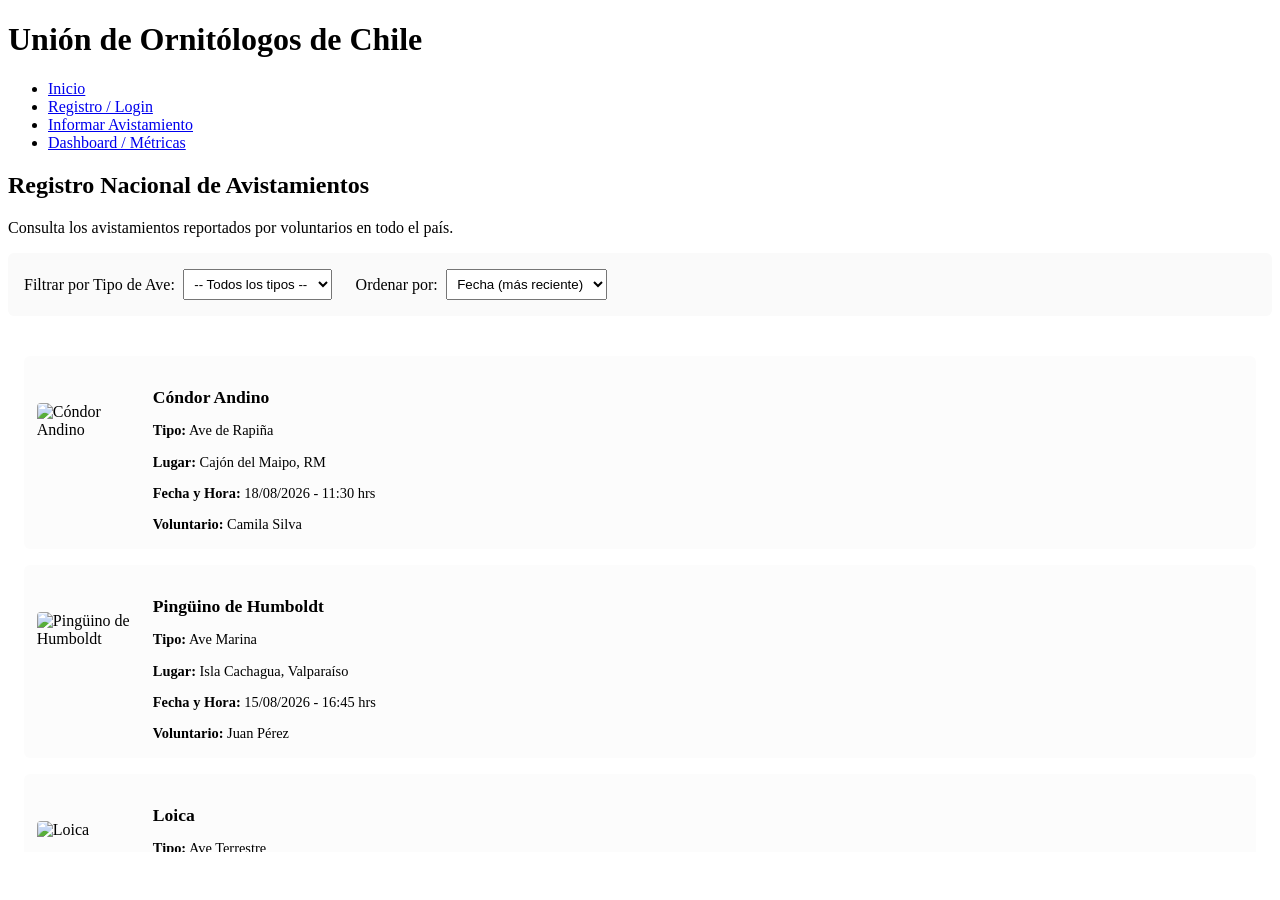
==== html/index.html @ 2cc9b15b "fix: indent" ====
<!DOCTYPE html>
<html lang="es">
    <head>
        <meta charset="UTF-8">
        <meta name="viewport" content="width=device-width, initial-scale=1.0">
        <title>Avistamiento de Aves en Chile - Inicio</title>
        <link rel="stylesheet" href="../css/styles.css">
    </head>

    <body>
        <header>
            <h1>Unión de Ornitólogos de Chile</h1>
            <nav>
                <ul>
                    <li><a href="index.html">Inicio</a></li>
                    <li><a href="login.html">Registro / Login</a></li>
                    <li><a href="avistamiento.html">Informar Avistamiento</a></li>
                    <li><a href="dashBoard.html">Dashboard / Métricas</a></li>
                </ul>
            </nav>
        </header>

        <main>
            <h2>Registro Nacional de Avistamientos</h2>
            <p>Consulta los avistamientos reportados por voluntarios en todo el país.</p>

            <!-- Barra de Filtros y Ordenamiento -->
            <section class="filtros-section">
                <form id="form-filtros">
                    <div class="filtro-grupo">
                        <label for="filtro-tipo">Filtrar por Tipo de Ave:</label>
                        <select id="filtro-tipo" name="tipo">
                            <option value="">-- Todos los tipos --</option>
                            <option value="rapiña">Aves de Rapiña</option>
                            <option value="marina">Aves Marinas</option>
                            <option value="terrestre">Aves Terrestres</option>
                        </select>
                    </div>

                    <div class="filtro-grupo">
                        <label for="ordenar-por">Ordenar por:</label>
                        <select id="ordenar-por" name="orden">
                            <option value="fecha-desc">Fecha (más reciente)</option>
                            <option value="fecha-asc">Fecha (más antigua)</option>
                            <option value="lugar">Lugar (A-Z)</option>
                        </select>
                    </div>
                </form>
            </section>

            <!-- Contenedor con Scroll para Avistamientos -->
            <section class="contenedor-scroll">
                <div class="lista-avistamientos">    
                    <article class="tarjeta-ave">
                        <img src="https://static.wikia.nocookie.net/reinoanimalia/images/d/d1/Andean_condor_by_Alamy.jpg/revision/latest/scale-to-width-down/1000?cb=20250902201815&path-prefix=es" alt="Cóndor Andino">
                        <div class="info-ave">
                            <h3>Cóndor Andino</h3>
                            <p><strong>Tipo:</strong> Ave de Rapiña</p>
                            <p><strong>Lugar:</strong> Cajón del Maipo, RM</p>
                            <p><strong>Fecha y Hora:</strong> 18/08/2026 - 11:30 hrs</p>
                            <p><strong>Voluntario:</strong> Camila Silva</p>
                        </div>
                    </article>

                    <article class="tarjeta-ave">
                        <img src="https://encrypted-tbn0.gstatic.com/images?q=tbn:ANd9GcSns3m3j156Jd_MwBKqq2nT_YREYBjpVBRJvqEONtyl9A&s" alt="Pingüino de Humboldt">
                        <div class="info-ave">
                            <h3>Pingüino de Humboldt</h3>
                            <p><strong>Tipo:</strong> Ave Marina</p>
                            <p><strong>Lugar:</strong> Isla Cachagua, Valparaíso</p>
                            <p><strong>Fecha y Hora:</strong> 15/08/2026 - 16:45 hrs</p>
                            <p><strong>Voluntario:</strong> Juan Pérez</p>
                        </div>
                    </article>

                    <article class="tarjeta-ave">
                        <img src="https://avesenchile.cl/wp-content/uploads/2022/02/loica-macho-001.jpg" alt="Loica">
                        <div class="info-ave">
                            <h3>Loica</h3>
                            <p><strong>Tipo:</strong> Ave Terrestre</p>
                            <p><strong>Lugar:</strong> Parque O'Higgins, RM</p>
                            <p><strong>Fecha y Hora:</strong> 10/08/2026 - 09:15 hrs</p>
                            <p><strong>Voluntario:</strong> Roberto Vera</p>
                        </div>
                    </article>

                    <article class="tarjeta-ave">
                        <img src="https://encrypted-tbn0.gstatic.com/images?q=tbn:ANd9GcS6eFLUa_p5eL7gUFR2_ojhM2uJf0XXQpLATaJVM7Tewlik78-ba6ugyNkG&s=10" alt="Picaflor Chico">
                        <div class="info-ave">
                            <h3>Picaflor Chico</h3>
                            <p><strong>Tipo:</strong> Ave Terrestre</p>
                            <p><strong>Lugar:</strong> Viña del Mar, Valparaíso</p>
                            <p><strong>Fecha y Hora:</strong> 02/08/2026 - 14:20 hrs</p>
                            <p><strong>Voluntario:</strong> Andrea Rojas</p>
                        </div>
                    </article>
                </div>
            </section>
        </main>
    </body>
</html>
---- css/styles.css ----
/* ==========================================================================
   Sección de Filtros y Tarjetas con Scroll
   ========================================================================== */

.filtros-section {
  background-color: #fafafa;
  padding: 1rem;
  border-radius: 6px;
  border: 1px solid var(--border-color);
  margin-bottom: 1.5rem;
}

#form-filtros {
  display: flex;
  gap: 1.5rem;
  flex-wrap: wrap;
  margin-top: 0;
}

.filtro-grupo {
  display: flex;
  align-items: center;
  gap: 0.5rem;
}

.filtro-grupo label {
  width: auto;
  margin-bottom: 0;
}

.filtro-grupo select {
  width: auto;
  padding: 0.4rem;
}

/* Caja contenedora con desplazamiento vertical (Scroll) */
.contenedor-scroll {
  max-height: 480px;
  overflow-y: auto;
  border: 1px solid var(--border-color);
  border-radius: 6px;
  padding: 1rem;
  background-color: #ffffff;
}

.lista-avistamientos {
  display: flex;
  flex-direction: column;
  gap: 1rem;
}

.tarjeta-ave {
  display: flex;
  gap: 1rem;
  border: 1px solid var(--border-color);
  padding: 0.8rem;
  border-radius: 6px;
  background-color: #fcfcfc;
  align-items: center;
}

.tarjeta-ave img {
  width: 100px;
  height: 100px;
  object-fit: cover;
  border-radius: 4px;
}

.info-ave h3 {
  color: var(--primary-color);
  margin-bottom: 0.3rem;
  font-size: 1.1rem;
}

.info-ave p {
  margin-bottom: 0.2rem;
  font-size: 0.9rem;
}
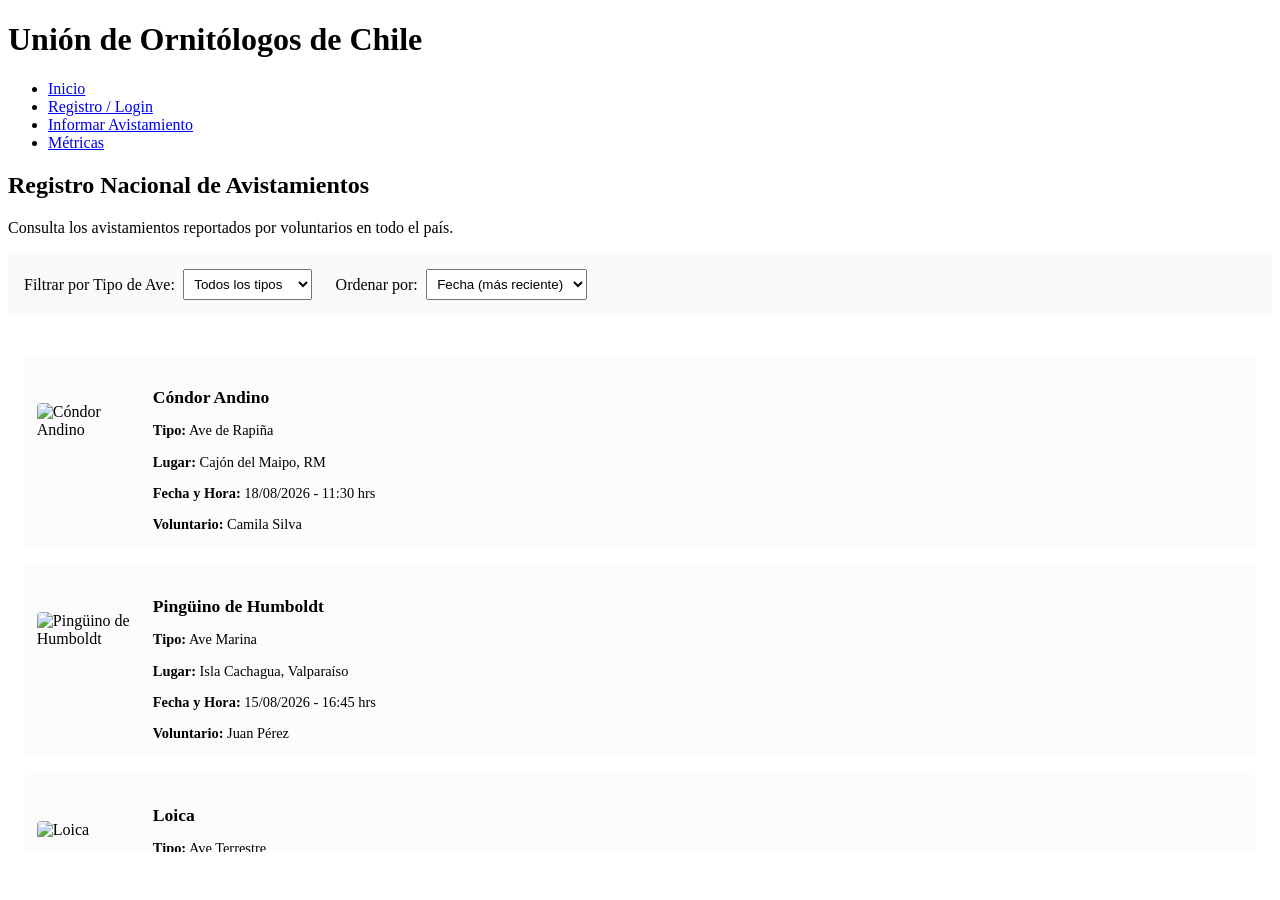
==== commit 5d551547: "fix: standar menu" ====
--- a/html/index.html
+++ b/html/index.html
@@ -15,7 +15,7 @@
                     <li><a href="index.html">Inicio</a></li>
                     <li><a href="login.html">Registro / Login</a></li>
                     <li><a href="avistamiento.html">Informar Avistamiento</a></li>
-                    <li><a href="dashBoard.html">Dashboard / Métricas</a></li>
+                    <li><a href="dashboard.html">Métricas</a></li>
                 </ul>
             </nav>
         </header>
@@ -30,7 +30,7 @@
                     <div class="filtro-grupo">
                         <label for="filtro-tipo">Filtrar por Tipo de Ave:</label>
                         <select id="filtro-tipo" name="tipo">
-                            <option value="">-- Todos los tipos --</option>
+                            <option value=""> Todos los tipos </option>
                             <option value="rapiña">Aves de Rapiña</option>
                             <option value="marina">Aves Marinas</option>
                             <option value="terrestre">Aves Terrestres</option>
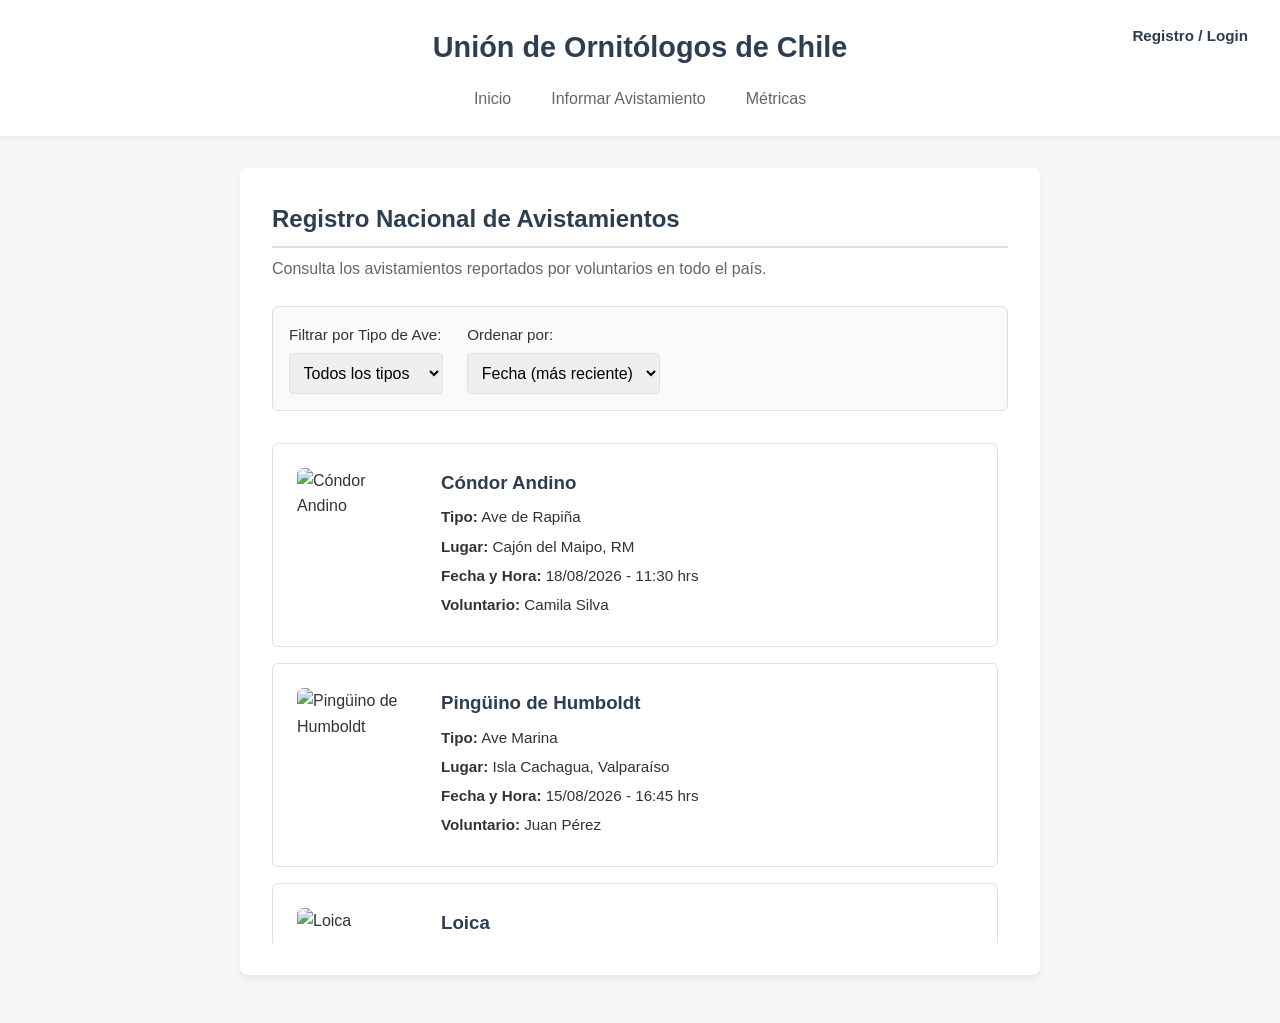
==== commit 9840c940: "feat: login identification and logout" ====
--- a/html/index.html
+++ b/html/index.html
@@ -9,11 +9,14 @@
 
     <body>
         <header>
+            <div id="auth-container">
+                <a href="login.html" class="auth-link">Registro / Login</a>
+            </div>
+
             <h1>Unión de Ornitólogos de Chile</h1>
             <nav>
                 <ul>
                     <li><a href="index.html">Inicio</a></li>
-                    <li><a href="login.html">Registro / Login</a></li>
                     <li><a href="avistamiento.html">Informar Avistamiento</a></li>
                     <li><a href="dashboard.html">Métricas</a></li>
                 </ul>
@@ -26,7 +29,7 @@
 
             <!-- Barra de Filtros y Ordenamiento -->
             <section class="filtros-section">
-                <form id="form-filtros">
+                <form id="form-filtros" onsubmit="event.preventDefault();">
                     <div class="filtro-grupo">
                         <label for="filtro-tipo">Filtrar por Tipo de Ave:</label>
                         <select id="filtro-tipo" name="tipo">
@@ -94,8 +97,26 @@
                             <p><strong>Voluntario:</strong> Andrea Rojas</p>
                         </div>
                     </article>
+                    
+                    <article class="tarjeta-ave">
+                        <img src="https://fvsm.eu/wp-content/uploads/2020/11/Voltor-A-1-250603.jpeg" alt="Cóndor Andino">
+                        <div class="info-ave">
+                            <h3>Buitre Negro</h3>
+                            <p><strong>Tipo:</strong> Ave de Rapiña</p>
+                            <p><strong>Lugar:</strong> Lauca , Arica</p>
+                            <p><strong>Fecha y Hora:</strong> 26/08/2026 - 17:51 hrs</p>
+                            <p><strong>Voluntario:</strong> Francisca Caris</p>
+                        </div>
+                    </article>
+
+
+
+
+
                 </div>
             </section>
         </main>
+        <script src="../js/indexFilter.js"></script>
+        <script src="../js/authHeader.js"></script>
     </body>
 </html>
--- a/css/styles.css
+++ b/css/styles.css
@@ -1,78 +1,315 @@
-/* ==========================================================================
-   Sección de Filtros y Tarjetas con Scroll
-   ========================================================================== */
-
+/* Reset básico y variables */
+* {
+    margin: 0;
+    padding: 0;
+    box-sizing: border-box;
+}
+
+:root {
+    --bg-color: #f4f6f8;
+    --card-bg: #ffffff;
+    --text-main: #333333;
+    --text-muted: #666666;
+    --primary: #2c3e50;
+    --accent: #3498db;
+    --border: #e0e0e0;
+    --error: #e74c3c;
+}
+
+body {
+    font-family: -apple-system, BlinkMacSystemFont, "Segoe UI", Roboto, Helvetica, Arial, sans-serif;
+    background-color: var(--bg-color);
+    color: var(--text-main);
+    line-height: 1.6;
+    display: flex;
+    flex-direction: column;
+    align-items: center;
+    min-height: 100vh;
+}
+
+/* Header y Navegación */
+header {
+    width: 100%;
+    background-color: var(--card-bg);
+    padding: 1.5rem 2rem;
+    box-shadow: 0 2px 4px rgba(0,0,0,0.05);
+    text-align: center;
+    margin-bottom: 2rem;
+    position: relative;
+}
+
+#auth-container {
+    position: absolute;
+    top: 1.5rem;   /* Distancia desde arriba */
+    right: 2rem;   /* Distancia desde la derecha */
+    display: flex;
+    align-items: center;
+    gap: 0.8rem;
+}
+
+.auth-link {
+    text-decoration: none;
+    color: var(--primary);
+    font-weight: 600;
+    font-size: 0.95rem;
+    transition: color 0.3s ease;
+}
+
+.auth-link:hover {
+    color: var(--accent);
+}
+
+.user-welcome {
+    font-size: 0.9rem;
+    color: var(--text-main);
+}
+
+.btn-logout {
+    background-color: transparent;
+    border: 1px solid var(--error);
+    color: var(--error);
+    padding: 0.25rem 0.6rem;
+    border-radius: 4px;
+    font-size: 0.8rem;
+    cursor: pointer;
+    transition: all 0.2s ease;
+}
+
+.btn-logout:hover {
+    background-color: var(--error);
+    color: #ffffff;
+}
+
+header h1 {
+    font-size: 1.8rem;
+    color: var(--primary);
+    margin-bottom: 1rem;
+}
+
+nav ul {
+    list-style: none;
+    display: flex;
+    justify-content: center;
+    gap: 1.5rem;
+    flex-wrap: wrap;
+}
+
+nav a {
+    text-decoration: none;
+    color: var(--text-muted);
+    font-weight: 500;
+    transition: color 0.3s ease;
+    padding: 0.5rem;
+}
+
+nav a:hover {
+    color: var(--accent);
+}
+
+/* Contenedor Principal (Main) */
+main {
+    width: 100%;
+    max-width: 800px;
+    background-color: var(--card-bg);
+    padding: 2rem;
+    border-radius: 8px;
+    box-shadow: 0 4px 6px rgba(0,0,0,0.05);
+    margin-bottom: 3rem;
+}
+
+main h2 {
+    color: var(--primary);
+    margin-bottom: 0.5rem;
+    border-bottom: 2px solid var(--border);
+    padding-bottom: 0.5rem;
+}
+
+main > p {
+    color: var(--text-muted);
+    margin-bottom: 1.5rem;
+}
+
+/* Formularios */
+form {
+    display: flex;
+    flex-direction: column;
+    gap: 1.5rem;
+}
+
+fieldset {
+    border: 1px solid var(--border);
+    border-radius: 6px;
+    padding: 1.5rem;
+    background-color: #fafafa;
+}
+
+legend {
+    font-weight: 600;
+    color: var(--primary);
+    padding: 0 10px;
+    font-size: 1.1rem;
+}
+
+form p {
+    display: flex;
+    flex-direction: column;
+    margin-bottom: 1rem;
+}
+
+form p:last-child {
+    margin-bottom: 0;
+}
+
+label {
+    font-weight: 500;
+    margin-bottom: 0.4rem;
+    font-size: 0.95rem;
+}
+
+input[type="text"],
+input[type="date"],
+input[type="time"],
+input[type="file"],
+select {
+    padding: 0.6rem;
+    border: 1px solid var(--border);
+    border-radius: 4px;
+    font-size: 1rem;
+    font-family: inherit;
+    transition: border-color 0.3s ease;
+}
+
+input:focus,
+select:focus {
+    outline: none;
+    border-color: var(--accent);
+}
+
+input:disabled,
+select:disabled {
+    background-color: #eeeeee;
+    cursor: not-allowed;
+}
+
+button[type="submit"] {
+    background-color: var(--primary);
+    color: #ffffff;
+    border: none;
+    padding: 0.8rem 1.5rem;
+    font-size: 1rem;
+    font-weight: 600;
+    border-radius: 4px;
+    cursor: pointer;
+    transition: background-color 0.3s ease;
+    align-self: flex-start;
+}
+
+button[type="submit"]:hover {
+    background-color: var(--accent);
+}
+
+/* Mensajes de Error */
+#mensajes-error {
+    color: var(--error);
+    font-weight: 500;
+    margin-bottom: 1rem;
+}
+#mensajes-error ul {
+    list-style-position: inside;
+    background: #fdf3f2;
+    padding: 1rem;
+    border-radius: 4px;
+    border-left: 4px solid var(--error);
+}
+
+/* Estilos específicos para index.html (Filtros y Tarjetas) */
 .filtros-section {
-  background-color: #fafafa;
-  padding: 1rem;
-  border-radius: 6px;
-  border: 1px solid var(--border-color);
-  margin-bottom: 1.5rem;
+    background-color: #fafafa;
+    padding: 1rem;
+    border-radius: 6px;
+    border: 1px solid var(--border);
+    margin-bottom: 2rem;
 }
 
 #form-filtros {
-  display: flex;
-  gap: 1.5rem;
-  flex-wrap: wrap;
-  margin-top: 0;
+    flex-direction: row;
+    flex-wrap: wrap;
+    align-items: flex-end;
+    gap: 1.5rem;
 }
 
 .filtro-grupo {
-  display: flex;
-  align-items: center;
-  gap: 0.5rem;
-}
-
-.filtro-grupo label {
-  width: auto;
-  margin-bottom: 0;
-}
-
-.filtro-grupo select {
-  width: auto;
-  padding: 0.4rem;
-}
-
-/* Caja contenedora con desplazamiento vertical (Scroll) */
+    display: flex;
+    flex-direction: column;
+}
+
 .contenedor-scroll {
-  max-height: 480px;
-  overflow-y: auto;
-  border: 1px solid var(--border-color);
-  border-radius: 6px;
-  padding: 1rem;
-  background-color: #ffffff;
-}
-
-.lista-avistamientos {
-  display: flex;
-  flex-direction: column;
-  gap: 1rem;
+    max-height: 500px;
+    overflow-y: auto;
+    padding-right: 10px;
+}
+
+/* Scrollbar personalizado para navegadores webkit */
+.contenedor-scroll::-webkit-scrollbar {
+    width: 8px;
+}
+.contenedor-scroll::-webkit-scrollbar-track {
+    background: #f1f1f1;
+    border-radius: 4px;
+}
+.contenedor-scroll::-webkit-scrollbar-thumb {
+    background: #c1c1c1;
+    border-radius: 4px;
 }
 
 .tarjeta-ave {
-  display: flex;
-  gap: 1rem;
-  border: 1px solid var(--border-color);
-  padding: 0.8rem;
-  border-radius: 6px;
-  background-color: #fcfcfc;
-  align-items: center;
+    display: flex;
+    gap: 1.5rem;
+    padding: 1.5rem;
+    border: 1px solid var(--border);
+    border-radius: 6px;
+    margin-bottom: 1rem;
+    background-color: var(--card-bg);
+    transition: transform 0.2s ease, box-shadow 0.2s ease;
+}
+
+.tarjeta-ave:hover {
+    transform: translateY(-2px);
+    box-shadow: 0 4px 8px rgba(0,0,0,0.05);
 }
 
 .tarjeta-ave img {
-  width: 100px;
-  height: 100px;
-  object-fit: cover;
-  border-radius: 4px;
+    width: 120px;
+    height: 120px;
+    object-fit: cover;
+    border-radius: 6px;
 }
 
 .info-ave h3 {
-  color: var(--primary-color);
-  margin-bottom: 0.3rem;
-  font-size: 1.1rem;
+    color: var(--primary);
+    margin-bottom: 0.5rem;
 }
 
 .info-ave p {
-  margin-bottom: 0.2rem;
-  font-size: 0.9rem;
-}+    font-size: 0.95rem;
+    margin-bottom: 0.3rem;
+}
+
+/* Responsive básico */
+@media (max-width: 600px) {
+    main {
+        padding: 1.5rem;
+        margin: 1rem;
+    }
+    .tarjeta-ave {
+        flex-direction: column;
+    }
+    .tarjeta-ave img {
+        width: 100%;
+        height: 200px;
+    }
+    #form-filtros {
+        flex-direction: column;
+        align-items: stretch;
+    }
+  }
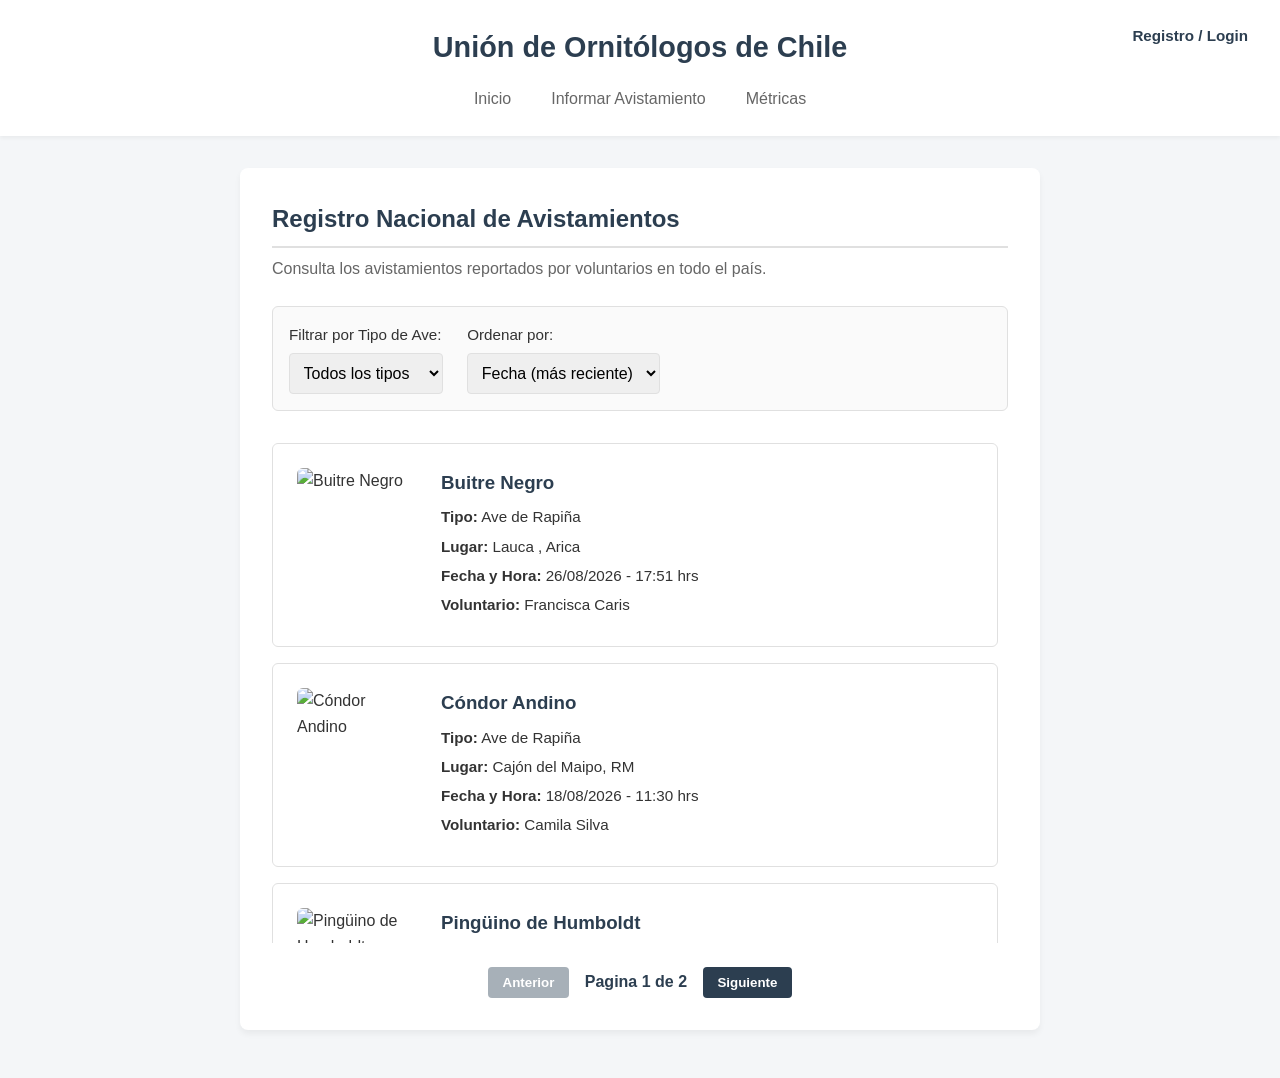
==== commit b3cd934e: "feat: add pages in main menu" ====
--- a/html/index.html
+++ b/html/index.html
@@ -28,7 +28,7 @@
             <p>Consulta los avistamientos reportados por voluntarios en todo el país.</p>
 
             <!-- Barra de Filtros y Ordenamiento -->
-            <section class="filtros-section">
+            <div class="filtros-section">
                 <form id="form-filtros" onsubmit="event.preventDefault();">
                     <div class="filtro-grupo">
                         <label for="filtro-tipo">Filtrar por Tipo de Ave:</label>
@@ -49,10 +49,10 @@
                         </select>
                     </div>
                 </form>
-            </section>
+            </div>
 
             <!-- Contenedor con Scroll para Avistamientos -->
-            <section class="contenedor-scroll">
+            <div class="contenedor-scroll">
                 <div class="lista-avistamientos">    
                     <article class="tarjeta-ave">
                         <img src="https://static.wikia.nocookie.net/reinoanimalia/images/d/d1/Andean_condor_by_Alamy.jpg/revision/latest/scale-to-width-down/1000?cb=20250902201815&path-prefix=es" alt="Cóndor Andino">
@@ -99,7 +99,7 @@
                     </article>
                     
                     <article class="tarjeta-ave">
-                        <img src="https://fvsm.eu/wp-content/uploads/2020/11/Voltor-A-1-250603.jpeg" alt="Cóndor Andino">
+                        <img src="https://fvsm.eu/wp-content/uploads/2020/11/Voltor-A-1-250603.jpeg" alt="Buitre Negro">
                         <div class="info-ave">
                             <h3>Buitre Negro</h3>
                             <p><strong>Tipo:</strong> Ave de Rapiña</p>
@@ -108,13 +108,15 @@
                             <p><strong>Voluntario:</strong> Francisca Caris</p>
                         </div>
                     </article>
+                </div>
+            </div>
 
-
-
-
-
-                </div>
-            </section>
+            <nav class="paginacion" aria-label="Paginacion de avistamientos">
+                <button type="button" id="btn-anterior" class="btn-paginacion">Anterior</button>
+                <p id="paginacion-info" class="paginacion-info">Pagina 1 de 1</p>
+                <button type="button" id="btn-siguiente" class="btn-paginacion">Siguiente</button>
+            </nav>
+            
         </main>
         <script src="../js/indexFilter.js"></script>
         <script src="../js/authHeader.js"></script>
--- a/css/styles.css
+++ b/css/styles.css
@@ -249,6 +249,39 @@
     padding-right: 10px;
 }
 
+.paginacion {
+    display: flex;
+    justify-content: center;
+    align-items: center;
+    gap: 1rem;
+    margin-top: 1.5rem;
+}
+
+.btn-paginacion {
+    background-color: var(--primary);
+    color: #ffffff;
+    border: none;
+    border-radius: 4px;
+    padding: 0.5rem 0.9rem;
+    cursor: pointer;
+    font-weight: 600;
+}
+
+.btn-paginacion:hover {
+    background-color: var(--accent);
+}
+
+.btn-paginacion:disabled {
+    background-color: #a7b0b8;
+    cursor: not-allowed;
+}
+
+.paginacion-info {
+    margin: 0;
+    font-weight: 600;
+    color: var(--primary);
+}
+
 /* Scrollbar personalizado para navegadores webkit */
 .contenedor-scroll::-webkit-scrollbar {
     width: 8px;
@@ -312,4 +345,8 @@
         flex-direction: column;
         align-items: stretch;
     }
+
+    .paginacion {
+        flex-wrap: wrap;
+    }
   }
